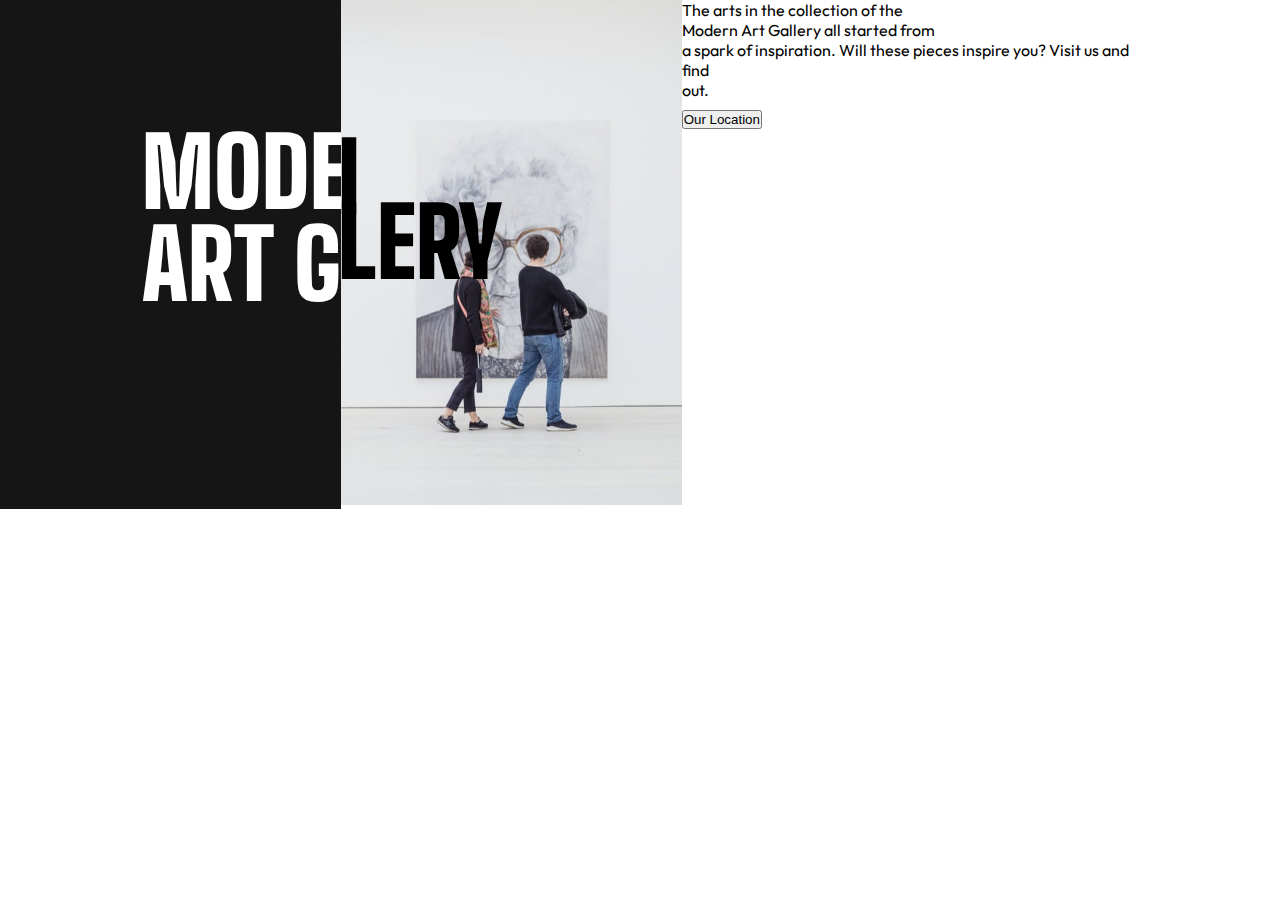
==== index.html @ 118e3829 "First Block" ====
<!DOCTYPE html>
<html lang="en">
<head>
  <meta charset="UTF-8">
  <meta name="viewport" content="width=device-width, initial-scale=1.0">

  <link rel="icon" type="image/png" sizes="32x32" href="./assets/favicon-32x32.png">
  <link rel="stylesheet" href="styles.css">

  
  <title>Frontend Mentor | Art gallery website</title>
</head>
<body>  
    <div class="header">
      <div class="header-text">
        <h1>Modern <br>Art Gal</h1>

      </div>
      <div class="header-image">
        <img src="assets/desktop/image-hero.jpg" alt="hero-image">
        <h1 class="i">I</h1>
        <h1 class="lery">lery</h1>
      </div>
      <div class="header-description">
        <p>
          The arts in the collection of the <br>
           Modern Art Gallery all started from <br>
            a spark of inspiration. Will these pieces inspire you? Visit us and find <br>
             out.
        </p>
        <span>
          <button class="btn">Our Location</button>
          <img src="assets/icon-arrow-right.svg" alt="right-arrow">
        </span>
      </div>

    </div>
    <!-- <div class="h2">
      <h2>Your day at the gallery</h2>
    </div>
    <div class="the-gallery">
        <p>Wander through our distinct <br>
           collections and find new insights <br>
            about our artists. Dive into the <br>
             details of their creative process.
            </p> -->





    </div>

</body>
</html>
---- styles.css ----
@import url('https://fonts.googleapis.com/css2?family=Big+Shoulders+Display:wght@400;500;600;700;800;900&display=swap');
@import url('https://fonts.googleapis.com/css2?family=Outfit:wght@200;300;400;500&display=swap');

*{
    box-sizing: border-box;
    margin: 0;
    padding: 0;
}

:root{
    --almost-black: #151515;
    --white: #ffffff;
    --gold: #d5966c;
    --dark-grey: #444444;
}
img{
    max-width: 100%;
    height: auto;
}

h1, h2, h3, h4{
    font-family: 'Big Shoulders Display', cursive;
    font-weight: 900;
}

p{
    font-family: 'Outfit', sans-serif;
}
.header{
    position: relative;
    display: flex;
    width: 90%;
    height: auto;
}
.header-text{
    position: relative;
    width: 30%;
    height: auto;
    background: var(--almost-black);
}
.header-text h1{
    position: absolute;
    top: 25%;
    left: 41.79%;
    color: var(--white);
    font-size: 96px;
    text-transform: uppercase;
    line-height: 0.958;
}
.header-image{
    position: relative;
    width: 30%;
    height: auto;

}
.i{
    position: absolute;
    top: 23.5%;
    left: -0.8%;
    font-size: 96px;
}
.lery{
    position: absolute;
    top: 36.3%;
    left: -0.8%;
    font-size: 96px;
    text-transform: uppercase;
}
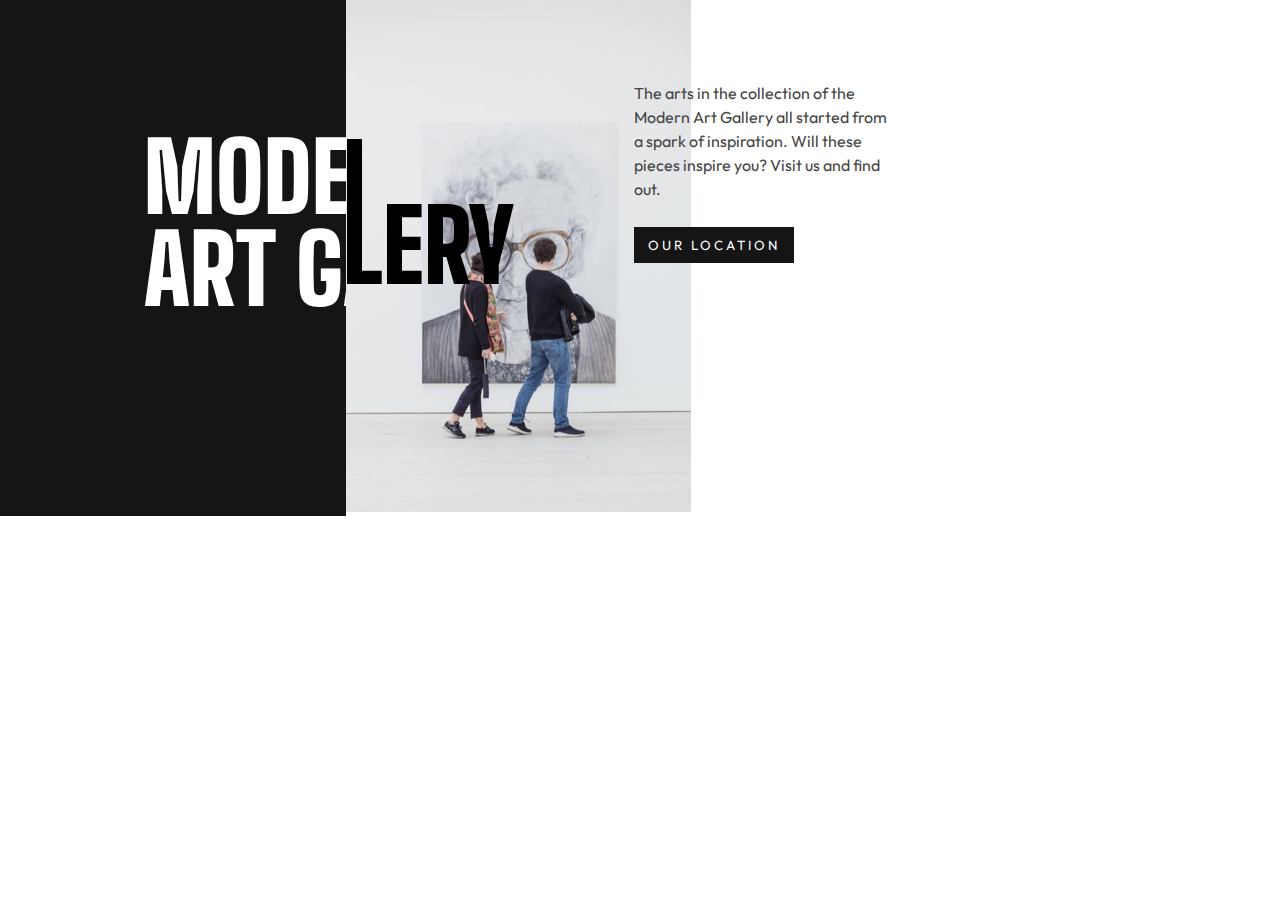
==== commit 46127b12: "Updated" ====
--- a/index.html
+++ b/index.html
@@ -25,7 +25,8 @@
         <p>
           The arts in the collection of the <br>
            Modern Art Gallery all started from <br>
-            a spark of inspiration. Will these pieces inspire you? Visit us and find <br>
+            a spark of inspiration. Will these <br>
+             pieces inspire you? Visit us and find <br>
              out.
         </p>
         <span>
--- a/styles.css
+++ b/styles.css
@@ -13,6 +13,11 @@
     --gold: #d5966c;
     --dark-grey: #444444;
 }
+
+body{
+    overflow-x: hidden;
+}
+
 img{
     max-width: 100%;
     height: auto;
@@ -25,6 +30,8 @@
 
 p{
     font-family: 'Outfit', sans-serif;
+    line-height: 1.5;
+    color: var(--dark-grey);
 }
 .header{
     position: relative;
@@ -40,7 +47,7 @@
 }
 .header-text h1{
     position: absolute;
-    top: 25%;
+    top: 25.5%;
     left: 41.79%;
     color: var(--white);
     font-size: 96px;
@@ -57,12 +64,37 @@
     position: absolute;
     top: 23.5%;
     left: -0.8%;
-    font-size: 96px;
+    font-size: 100px;
 }
 .lery{
     position: absolute;
-    top: 36.3%;
+    top: 36.1%;
     left: -0.8%;
-    font-size: 96px;
+    font-size: 100px;
     text-transform: uppercase;
 }
+.header-description{
+    position: relative;
+   left: -5%;
+    width: 30%;
+    height: auto;
+    padding-top: 7%;
+
+}
+
+.header-description p{
+    margin-bottom: 25px;
+}
+
+.btn{
+    background: var(--almost-black);
+    color: var(--white);
+    text-transform: uppercase;
+    letter-spacing: 3px;
+    padding: 10px 14px;
+    font-family: 'Outfit', sans-serif;
+    outline: none;
+    border: none;
+    cursor: pointer;
+}
+
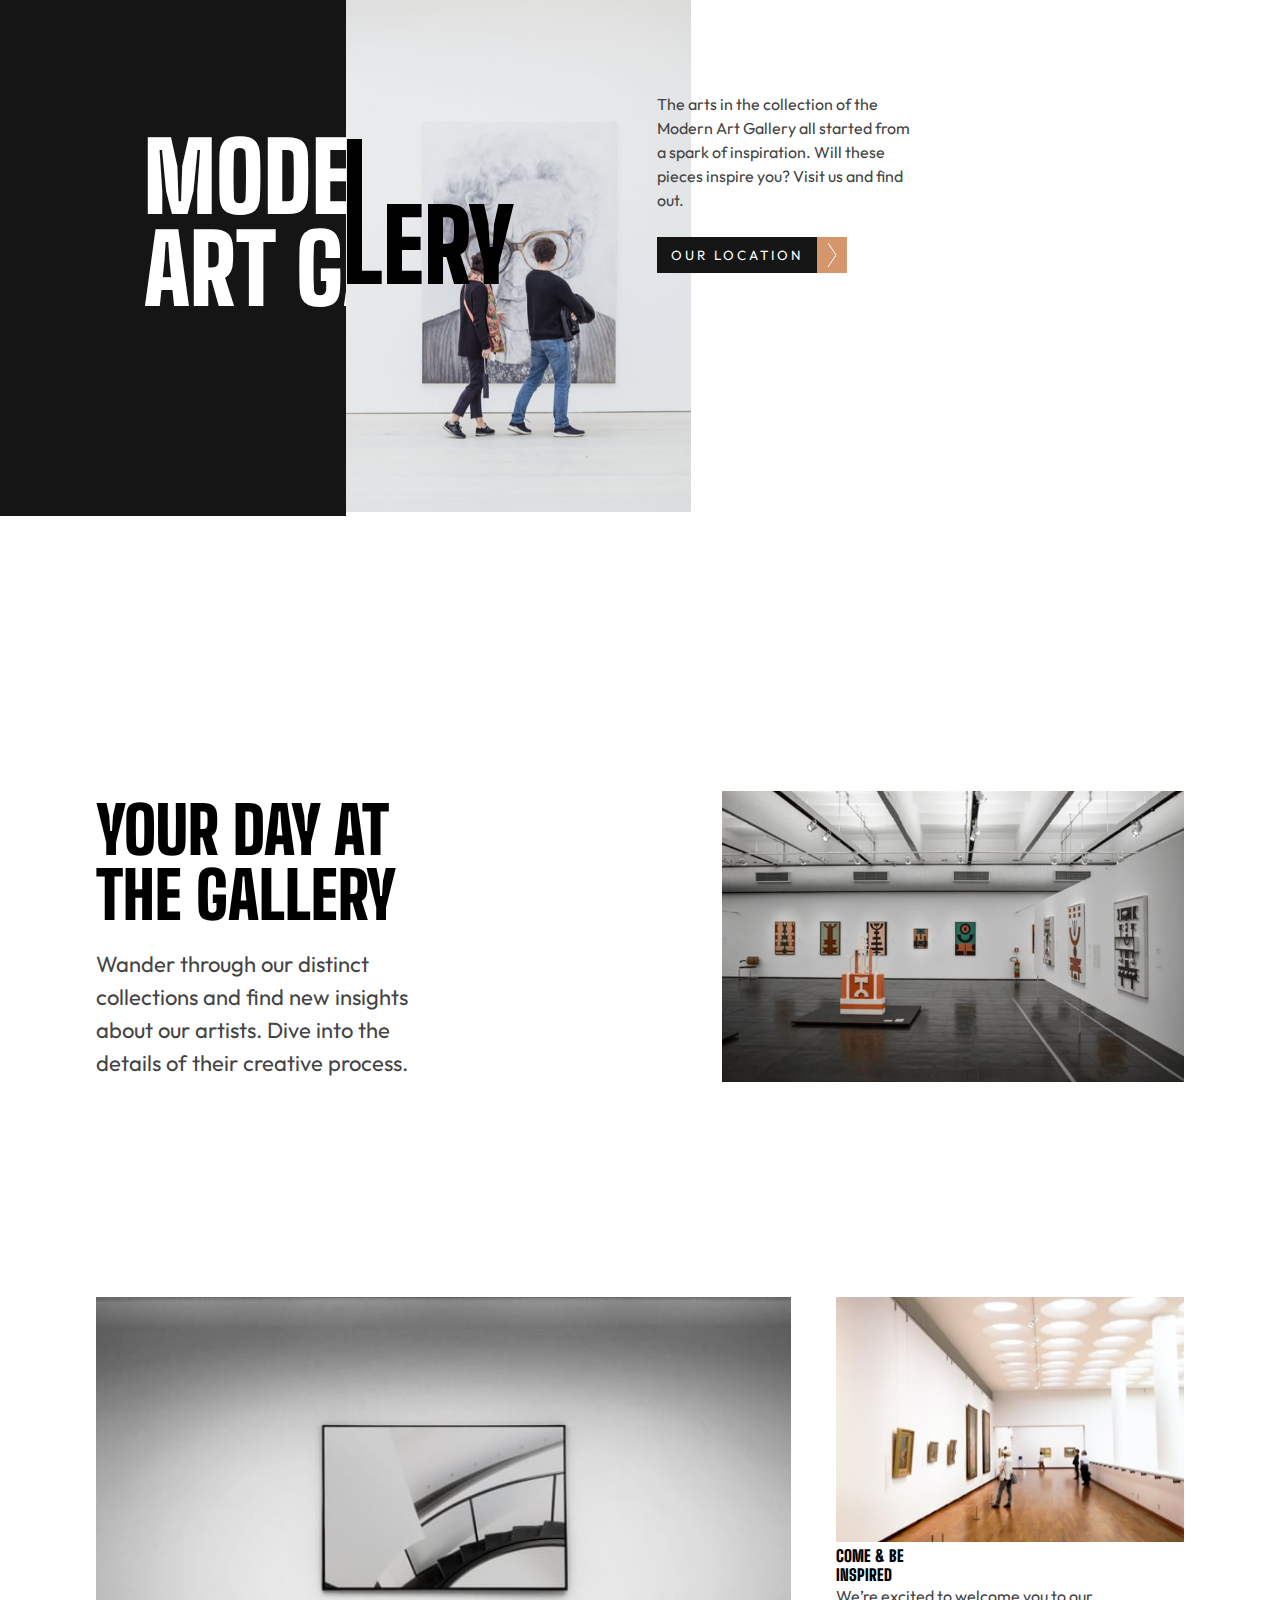
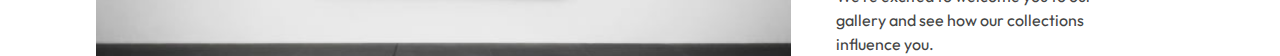
==== commit 36a0d4db: "lower" ====
--- a/index.html
+++ b/index.html
@@ -36,21 +36,37 @@
       </div>
 
     </div>
-    <!-- <div class="h2">
-      <h2>Your day at the gallery</h2>
-    </div>
     <div class="the-gallery">
-        <p>Wander through our distinct <br>
-           collections and find new insights <br>
-            about our artists. Dive into the <br>
-             details of their creative process.
-            </p> -->
+      <div class="the-gallery-header">
+        <h2>Your day at <br>
+          the gallery</h2>
 
-
-
-
+          <p>Wander through our distinct <br>
+            collections and find new insights <br>
+              about our artists. Dive into the <br>
+              details of their creative process.
+              </p>
+      </div>
+      <div class="the-gallery-image">
+        <img src="assets/desktop/image-grid-1.jpg" alt="image-grid-1">
+      </div>
 
     </div>
+    
+    <div class="lower">
+      <div class="lower-left"></div>
+      <div class="lower-right">
+        <div class="right-img">
+          <img src="assets/desktop/image-grid-3.jpg" alt="">
+        </div>
+        <div class="right-text">
+          <h4>COME & BE <br> INSPIRED</h4>
+          <p>We’re excited to welcome you to our <br>
+             gallery and see how our collections <br>
+              influence you.</p>
+        </div>
+      </div>
 
+    </div>
 </body>
 </html>--- a/styles.css
+++ b/styles.css
@@ -38,6 +38,7 @@
     display: flex;
     width: 90%;
     height: auto;
+    margin-bottom: 5%;
 }
 .header-text{
     position: relative;
@@ -75,15 +76,19 @@
 }
 .header-description{
     position: relative;
-   left: -5%;
+   left: -3%;
     width: 30%;
     height: auto;
-    padding-top: 7%;
+    padding-top: 8%;
 
 }
 
 .header-description p{
     margin-bottom: 25px;
+}
+
+.header-description span{
+    display: flex;
 }
 
 .btn{
@@ -98,3 +103,68 @@
     cursor: pointer;
 }
 
+.btn:hover{
+    background: var(--gold);
+}
+.btn:active{
+    background: var(--gold);
+}
+
+.header-description span img{
+    background: var(--gold);
+    padding: 6px 10px;
+    cursor: pointer;
+    
+}
+.header-description span img:hover{
+    background: var(--almost-black);
+}
+.header-description span img:active{
+    background: var(--almost-black);
+}
+.the-gallery{
+    position: relative;
+    display: flex;
+    width: 85%;
+    height: auto;
+    margin: auto;
+    align-items: center;
+    justify-content: space-between;
+}
+
+.the-gallery-header{
+    width: 42.5%;
+    padding: 20% 0%;
+}
+
+.the-gallery-header h2{
+    text-transform: uppercase;
+    margin-bottom: 20px;
+    font-size: 65px;
+    line-height: 1.0;
+}
+
+.the-gallery-header p {
+    font-size: 22px;
+}
+
+.the-gallery-image {
+    width: 42.5%;
+}
+
+.lower{
+    display: grid;
+    width: 85%;
+    height: auto;
+    margin: auto;
+    grid-template-columns: 2fr 1fr;
+    column-gap: 45px;
+   
+}
+.lower-left{
+    background-image: url(assets/desktop/image-grid-2.jpg);
+    background-position: center;
+    background-size: cover;
+    background-repeat: no-repeat;
+}
+
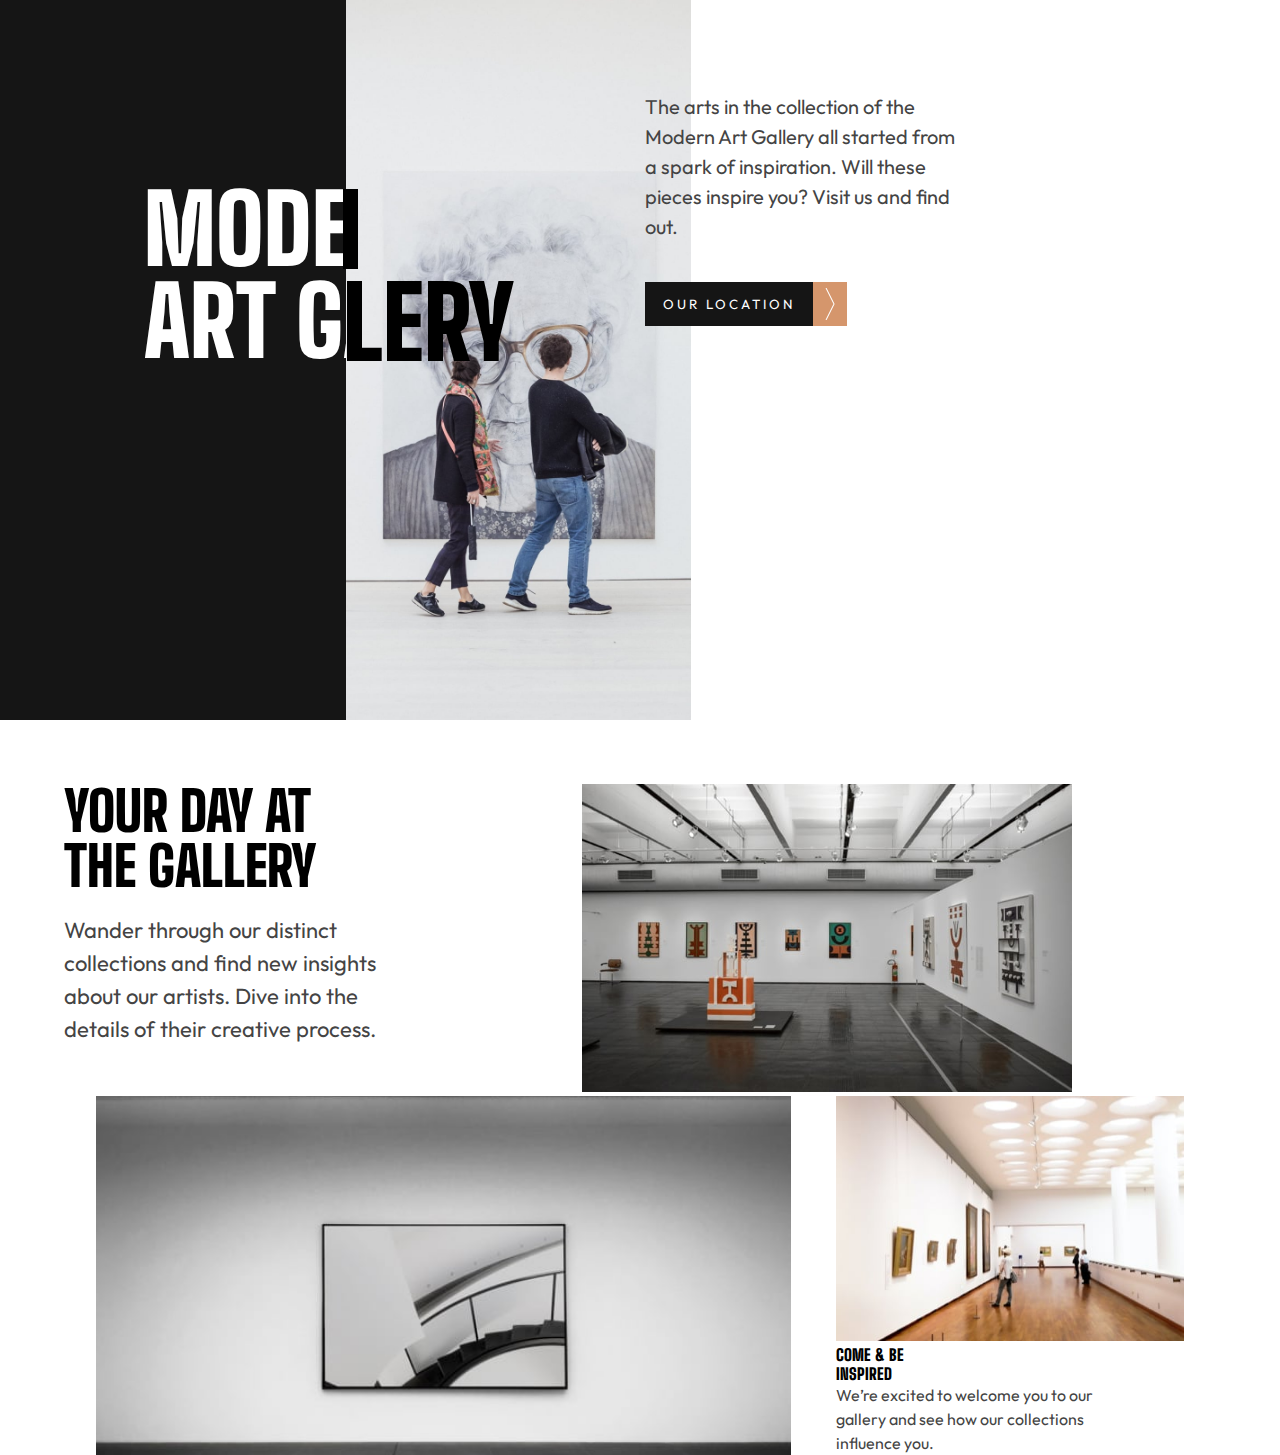
==== commit 3897aa63: "update" ====
--- a/index.html
+++ b/index.html
@@ -17,7 +17,7 @@
 
       </div>
       <div class="header-image">
-        <img src="assets/desktop/image-hero.jpg" alt="hero-image">
+        <!-- <img src="assets/desktop/image-hero.jpg" alt="hero-image"> -->
         <h1 class="i">I</h1>
         <h1 class="lery">lery</h1>
       </div>
@@ -31,6 +31,7 @@
         </p>
         <span>
           <button class="btn">Our Location</button>
+        <link rel="Our Location" href="location.html">
           <img src="assets/icon-arrow-right.svg" alt="right-arrow">
         </span>
       </div>
--- a/styles.css
+++ b/styles.css
@@ -37,8 +37,9 @@
     position: relative;
     display: flex;
     width: 90%;
-    height: auto;
+    height: 80vh;
     margin-bottom: 5%;
+
 }
 .header-text{
     position: relative;
@@ -59,24 +60,28 @@
     position: relative;
     width: 30%;
     height: auto;
-
+    background-image: url(assets/desktop/image-hero@2x.jpg);
+    background-position: center;
+    background-size: cover;
+    background-repeat: no-repeat;
 }
 .i{
     position: absolute;
-    top: 23.5%;
-    left: -0.8%;
+    top: 23.7%;
+    left: -1.9%;
     font-size: 100px;
+    z-index: 10;
 }
 .lery{
     position: absolute;
-    top: 36.1%;
+    top: 36.5%;
     left: -0.8%;
     font-size: 100px;
     text-transform: uppercase;
 }
 .header-description{
     position: relative;
-   left: -3%;
+    left: -4%;
     width: 30%;
     height: auto;
     padding-top: 8%;
@@ -84,7 +89,8 @@
 }
 
 .header-description p{
-    margin-bottom: 25px;
+    margin-bottom: 40px;
+    font-size: 20px;
 }
 
 .header-description span{
@@ -96,7 +102,7 @@
     color: var(--white);
     text-transform: uppercase;
     letter-spacing: 3px;
-    padding: 10px 14px;
+    padding: 14px 18px;
     font-family: 'Outfit', sans-serif;
     outline: none;
     border: none;
@@ -112,9 +118,8 @@
 
 .header-description span img{
     background: var(--gold);
-    padding: 6px 10px;
-    cursor: pointer;
-    
+    padding: 6px 12px;
+    cursor: pointer;   
 }
 .header-description span img:hover{
     background: var(--almost-black);
@@ -125,22 +130,22 @@
 .the-gallery{
     position: relative;
     display: flex;
-    width: 85%;
+    width: 90%;
     height: auto;
     margin: auto;
-    align-items: center;
-    justify-content: space-between;
 }
 
 .the-gallery-header{
-    width: 42.5%;
-    padding: 20% 0%;
+    position: relative;
+    width: 45%;
+    align-items: center;
+    justify-content: center;
 }
 
 .the-gallery-header h2{
     text-transform: uppercase;
     margin-bottom: 20px;
-    font-size: 65px;
+    font-size: 55px;
     line-height: 1.0;
 }
 
@@ -168,3 +173,7 @@
     background-repeat: no-repeat;
 }
 
+.location{
+    position: absolute;
+    
+}
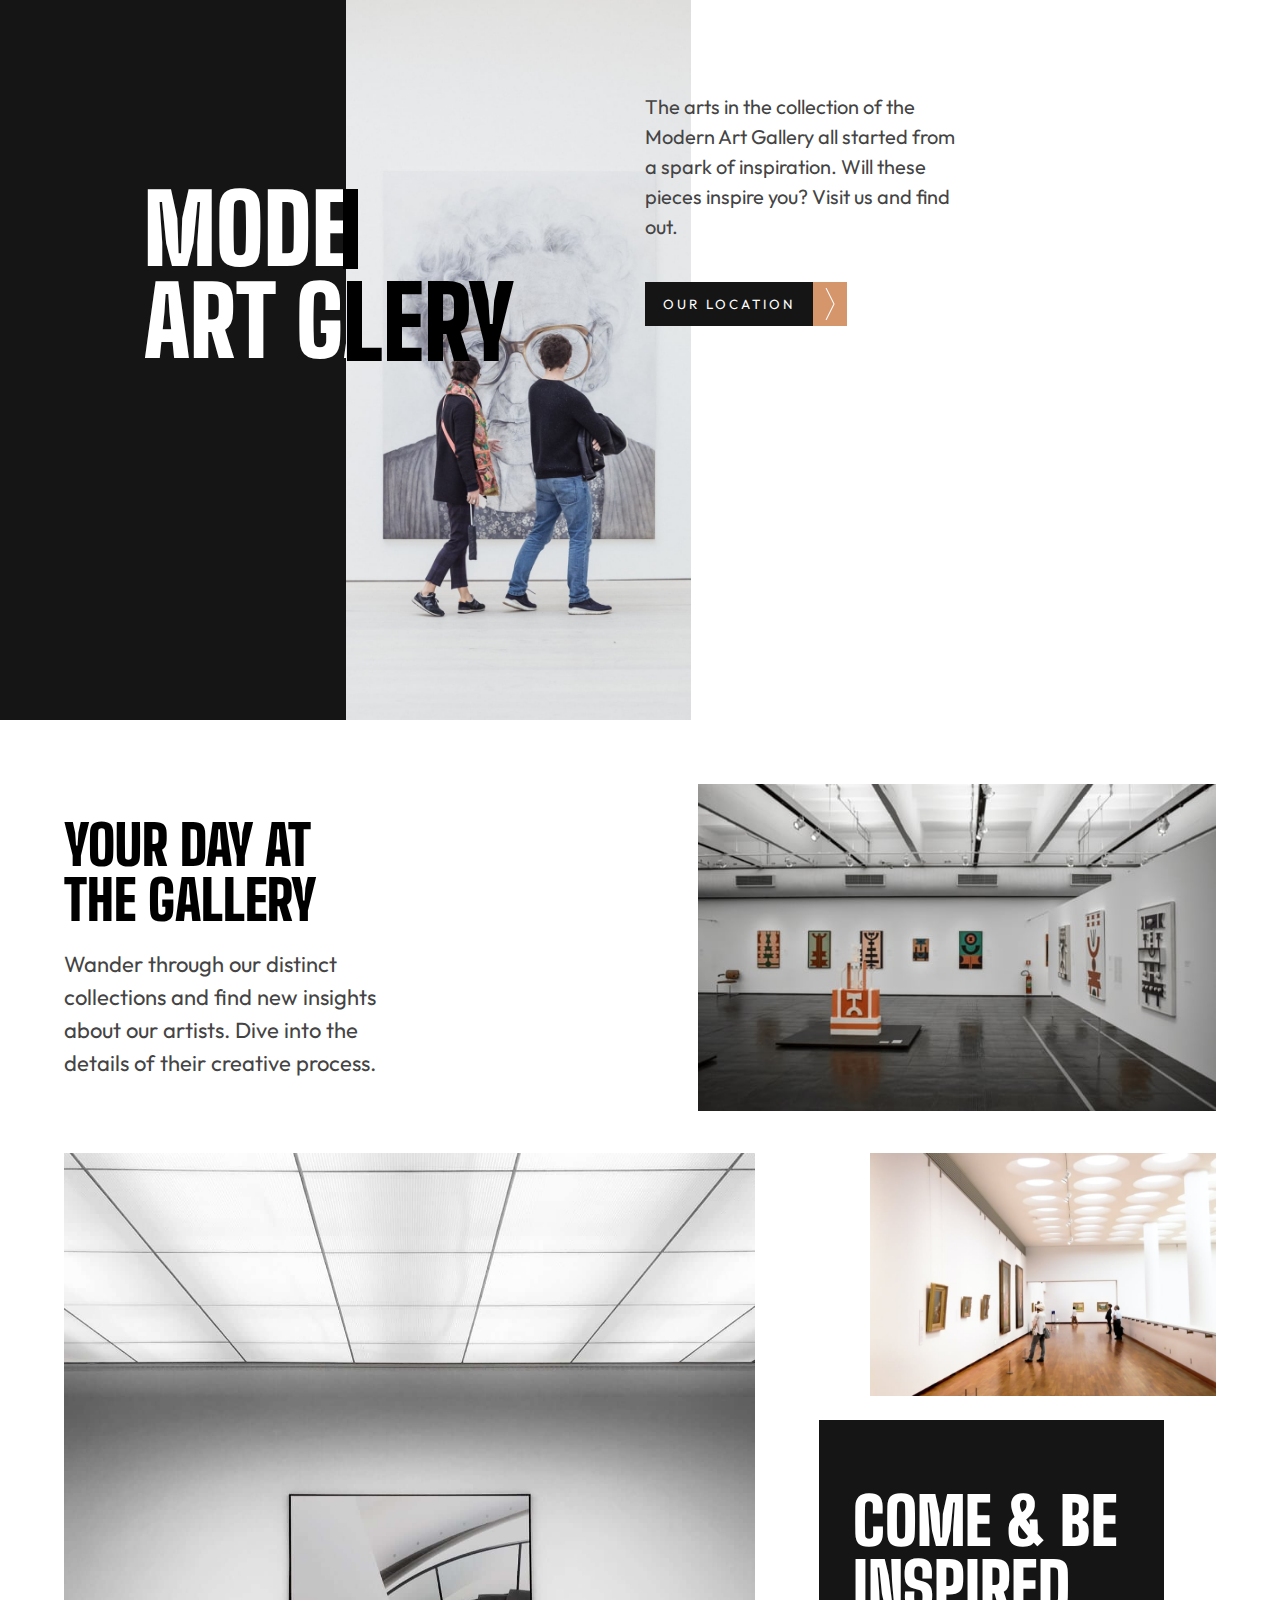
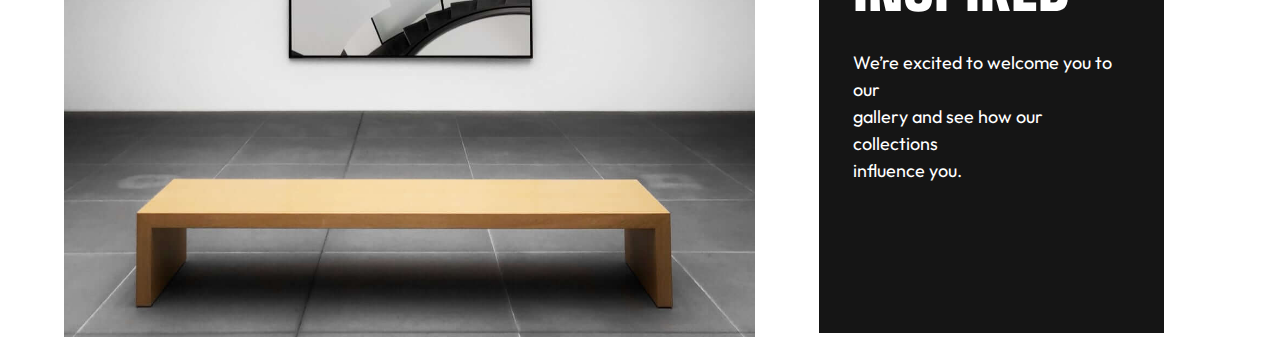
==== commit 0805ce36: "update" ====
--- a/index.html
+++ b/index.html
@@ -55,10 +55,12 @@
     </div>
     
     <div class="lower">
-      <div class="lower-left"></div>
+      <div class="lower-left">
+        <img src="assets/desktop/image-grid-2@2x.jpg" alt="">
+      </div>
       <div class="lower-right">
         <div class="right-img">
-          <img src="assets/desktop/image-grid-3.jpg" alt="">
+          <img src="assets/desktop/image-grid-3@2x.jpg" alt="">
         </div>
         <div class="right-text">
           <h4>COME & BE <br> INSPIRED</h4>
--- a/styles.css
+++ b/styles.css
@@ -133,6 +133,9 @@
     width: 90%;
     height: auto;
     margin: auto;
+    align-items: center;
+    justify-content: space-between;
+    margin-bottom: 3%;
 }
 
 .the-gallery-header{
@@ -154,26 +157,49 @@
 }
 
 .the-gallery-image {
-    width: 42.5%;
+    width: 45%;
 }
 
 .lower{
-    display: grid;
-    width: 85%;
+    position: relative;
+    display: flex;
+    width: 90%;
     height: auto;
     margin: auto;
-    grid-template-columns: 2fr 1fr;
-    column-gap: 45px;
-   
-}
+    justify-content: space-between;
+}
+
 .lower-left{
-    background-image: url(assets/desktop/image-grid-2.jpg);
-    background-position: center;
-    background-size: cover;
-    background-repeat: no-repeat;
-}
-
-.location{
-    position: absolute;
-    
-}
+    width: 60%;
+}
+
+.lower-right{
+    position: relative;
+    width: 30%;
+}
+
+.right-img{
+    margin-bottom: 20px;
+}
+
+.right-text {
+    position: absolute;
+    left: -15%;
+    width: 100%;
+    height: 57vh;
+    background: var(--almost-black);
+    color: var(--white);
+    padding: 20% 10%;
+}
+
+.right-text h4 {
+    font-size: 65px;
+    font-weight: 900;
+    margin-bottom: 30px;
+    line-height: 1.0;
+}
+
+.right-text p {
+    color: var(--white);
+    font-size: 18px;
+}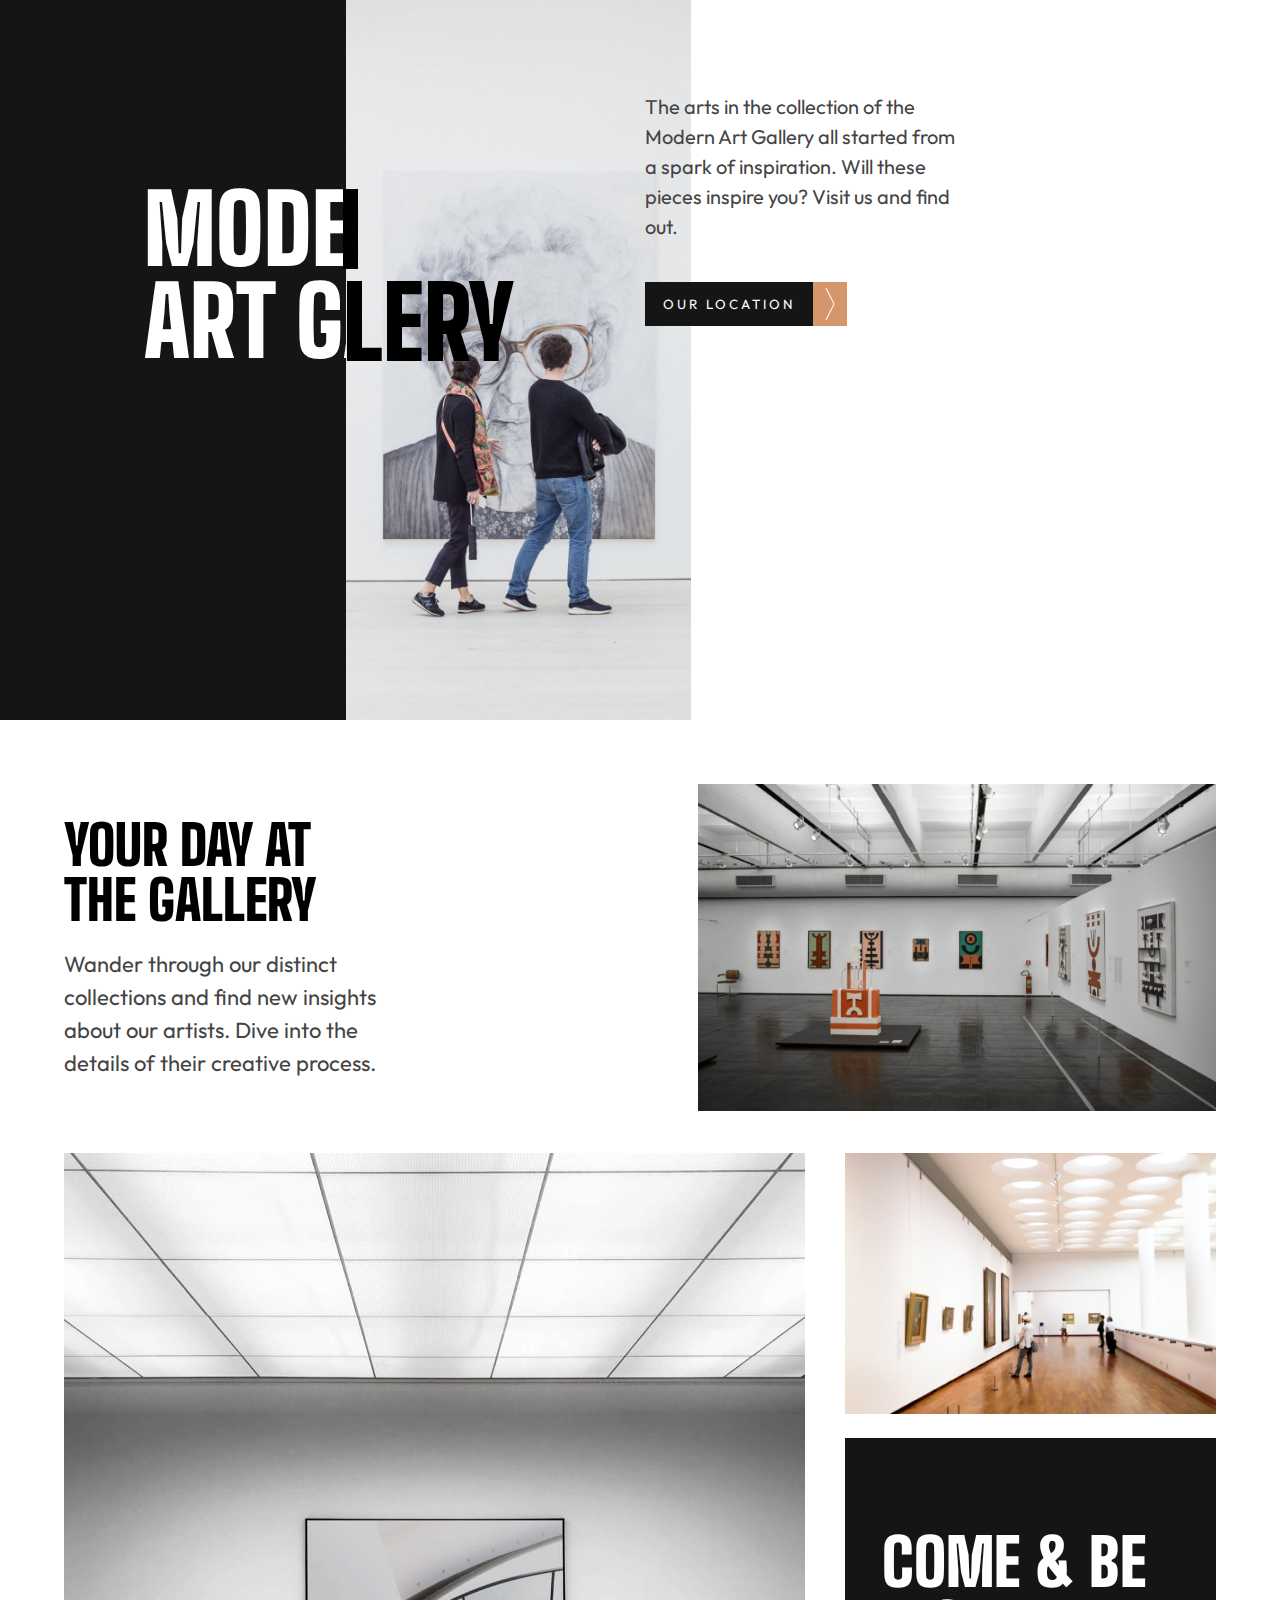
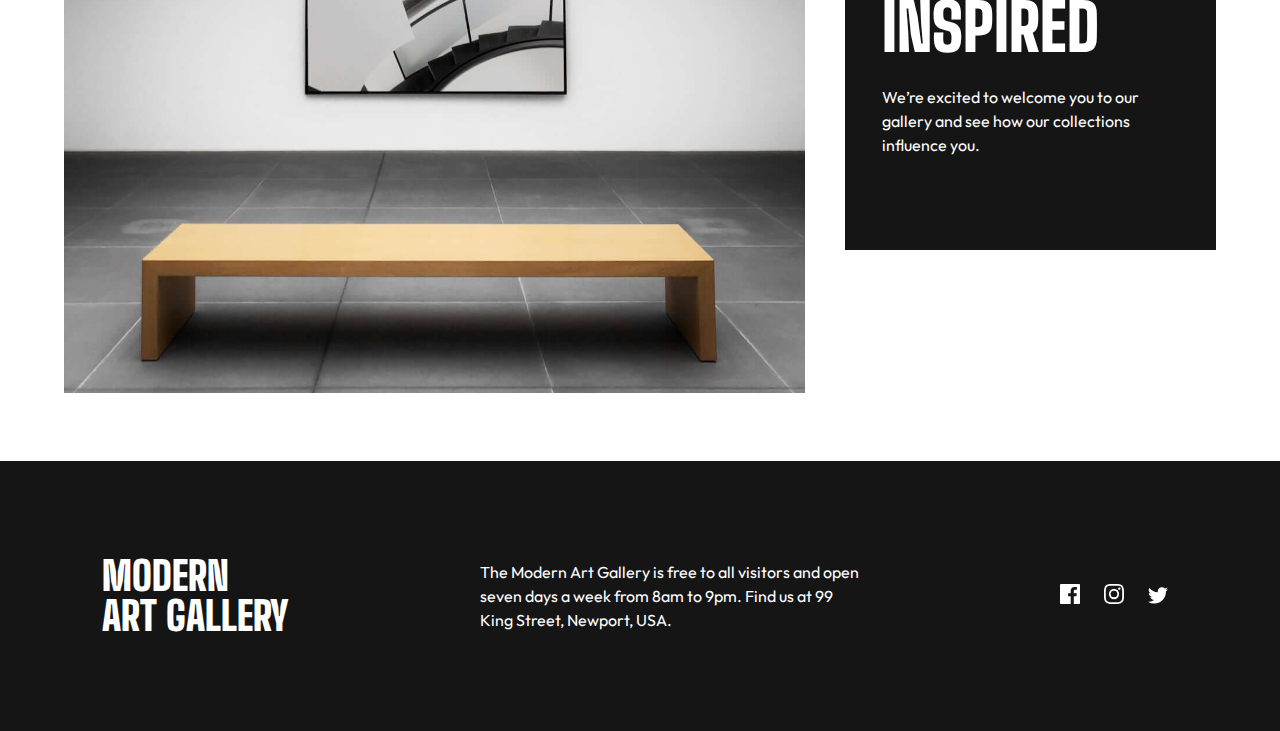
==== commit 044f3b38: "update" ====
--- a/index.html
+++ b/index.html
@@ -49,7 +49,7 @@
               </p>
       </div>
       <div class="the-gallery-image">
-        <img src="assets/desktop/image-grid-1.jpg" alt="image-grid-1">
+        <img src="assets/desktop/image-grid-1@2x.jpg" alt="image-grid-1">
       </div>
 
     </div>
@@ -69,7 +69,21 @@
               influence you.</p>
         </div>
       </div>
-
     </div>
+    <footer>
+      <div class="footer-logo">
+        <h5>Modern <br> Art Gallery</h5>
+      </div>
+      <div class="footer-text">
+        <p>The Modern Art Gallery is free to all visitors and open <br>
+           seven days a week from 8am to 9pm. Find us at 99 <br>
+           King Street, Newport, USA.</p>
+      </div>  
+      <div class="footer-socials">
+        <img src="assets/icon-facebook.svg" alt="icon-facebook">
+        <img src="assets/icon-instagram.svg" alt="icon-instagram">
+        <img src="assets/icon-twitter.svg" alt="icon-twitter">
+      </div>
+    </footer>
 </body>
 </html>--- a/styles.css
+++ b/styles.css
@@ -1,205 +1,216 @@
-@import url('https://fonts.googleapis.com/css2?family=Big+Shoulders+Display:wght@400;500;600;700;800;900&display=swap');
-@import url('https://fonts.googleapis.com/css2?family=Outfit:wght@200;300;400;500&display=swap');
-
-*{
-    box-sizing: border-box;
-    margin: 0;
-    padding: 0;
-}
-
-:root{
-    --almost-black: #151515;
-    --white: #ffffff;
-    --gold: #d5966c;
-    --dark-grey: #444444;
-}
-
-body{
-    overflow-x: hidden;
-}
-
-img{
-    max-width: 100%;
+@import url("https://fonts.googleapis.com/css2?family=Big+Shoulders+Display:wght@400;500;600;700;800;900&display=swap");
+@import url("https://fonts.googleapis.com/css2?family=Outfit:wght@200;300;400;500&display=swap");
+
+* {
+  box-sizing: border-box;
+  margin: 0;
+  padding: 0;
+}
+
+:root {
+  --almost-black: #151515;
+  --white: #ffffff;
+  --gold: #d5966c;
+  --dark-grey: #444444;
+}
+
+body {
+  overflow-x: hidden;
+}
+
+img {
+  max-width: 100%;
+  height: auto;
+}
+
+h1,
+h2,
+h3,
+h4,
+h5 {
+  font-family: "Big Shoulders Display", cursive;
+  font-weight: 900;
+}
+
+p {
+  font-family: "Outfit", sans-serif;
+  line-height: 1.5;
+  color: var(--dark-grey);
+}
+.header {
+  position: relative;
+  display: flex;
+  width: 90%;
+  height: 80vh;
+  margin-bottom: 5%;
+}
+.header-text {
+  position: relative;
+  width: 30%;
+  height: auto;
+  background: var(--almost-black);
+}
+.header-text h1 {
+  position: absolute;
+  top: 25.5%;
+  left: 41.79%;
+  color: var(--white);
+  font-size: 96px;
+  text-transform: uppercase;
+  line-height: 0.958;
+}
+.header-image {
+  position: relative;
+  width: 30%;
+  height: auto;
+  background-image: url(assets/desktop/image-hero@2x.jpg);
+  background-position: center;
+  background-size: cover;
+  background-repeat: no-repeat;
+}
+.i {
+  position: absolute;
+  top: 23.7%;
+  left: -1.9%;
+  font-size: 100px;
+  z-index: 10;
+}
+.lery {
+  position: absolute;
+  top: 36.5%;
+  left: -0.8%;
+  font-size: 100px;
+  text-transform: uppercase;
+}
+.header-description {
+  position: relative;
+  left: -4%;
+  width: 30%;
+  height: auto;
+  padding-top: 8%;
+}
+
+.header-description p {
+  margin-bottom: 40px;
+  font-size: 20px;
+}
+
+.header-description span {
+  display: flex;
+}
+
+.btn {
+  background: var(--almost-black);
+  color: var(--white);
+  text-transform: uppercase;
+  letter-spacing: 3px;
+  padding: 14px 18px;
+  font-family: "Outfit", sans-serif;
+  outline: none;
+  border: none;
+  cursor: pointer;
+}
+
+.btn:hover {
+  background: var(--gold);
+}
+.btn:active {
+  background: var(--gold);
+}
+
+.header-description span img {
+  background: var(--gold);
+  padding: 6px 12px;
+  cursor: pointer;
+}
+.header-description span img:hover {
+  background: var(--almost-black);
+}
+.header-description span img:active {
+  background: var(--almost-black);
+}
+.the-gallery {
+  position: relative;
+  display: flex;
+  width: 90%;
+  height: auto;
+  margin: auto;
+  align-items: center;
+  justify-content: space-between;
+  margin-bottom: 3%;
+}
+
+.the-gallery-header {
+  position: relative;
+  width: 45%;
+  align-items: center;
+  justify-content: center;
+}
+
+.the-gallery-header h2 {
+  text-transform: uppercase;
+  margin-bottom: 20px;
+  font-size: 55px;
+  line-height: 1;
+}
+
+.the-gallery-header p {
+  font-size: 22px;
+}
+
+.the-gallery-image {
+  width: 45%;
+}
+
+.lower {
+  position: relative;
+  width: 90%;
+  margin: auto;
+  display: grid;
+  grid-template-columns: 2fr 1fr;
+  column-gap: 40px;
+  margin-bottom: 5%;
+}
+
+.right-img {
+  margin-bottom: 20px;
+}
+.right-text {
+    background: var(--almost-black);
+    color: var(--white);
     height: auto;
-}
-
-h1, h2, h3, h4{
-    font-family: 'Big Shoulders Display', cursive;
-    font-weight: 900;
-}
-
-p{
-    font-family: 'Outfit', sans-serif;
-    line-height: 1.5;
-    color: var(--dark-grey);
-}
-.header{
+    padding: 25% 10%;
+}
+
+.right-text h4{
+    font-size: 65px;
+    line-height: 1.0;
+    margin-bottom: 25px;
+}
+.right-text p{
+    color: var(--white);
+}
+footer{
     position: relative;
     display: flex;
-    width: 90%;
-    height: 80vh;
-    margin-bottom: 5%;
-
-}
-.header-text{
-    position: relative;
-    width: 30%;
-    height: auto;
-    background: var(--almost-black);
-}
-.header-text h1{
-    position: absolute;
-    top: 25.5%;
-    left: 41.79%;
-    color: var(--white);
-    font-size: 96px;
-    text-transform: uppercase;
-    line-height: 0.958;
-}
-.header-image{
-    position: relative;
-    width: 30%;
-    height: auto;
-    background-image: url(assets/desktop/image-hero@2x.jpg);
-    background-position: center;
-    background-size: cover;
-    background-repeat: no-repeat;
-}
-.i{
-    position: absolute;
-    top: 23.7%;
-    left: -1.9%;
-    font-size: 100px;
-    z-index: 10;
-}
-.lery{
-    position: absolute;
-    top: 36.5%;
-    left: -0.8%;
-    font-size: 100px;
-    text-transform: uppercase;
-}
-.header-description{
-    position: relative;
-    left: -4%;
-    width: 30%;
-    height: auto;
-    padding-top: 8%;
-
-}
-
-.header-description p{
-    margin-bottom: 40px;
-    font-size: 20px;
-}
-
-.header-description span{
-    display: flex;
-}
-
-.btn{
-    background: var(--almost-black);
-    color: var(--white);
-    text-transform: uppercase;
-    letter-spacing: 3px;
-    padding: 14px 18px;
-    font-family: 'Outfit', sans-serif;
-    outline: none;
-    border: none;
-    cursor: pointer;
-}
-
-.btn:hover{
-    background: var(--gold);
-}
-.btn:active{
-    background: var(--gold);
-}
-
-.header-description span img{
-    background: var(--gold);
-    padding: 6px 12px;
-    cursor: pointer;   
-}
-.header-description span img:hover{
-    background: var(--almost-black);
-}
-.header-description span img:active{
-    background: var(--almost-black);
-}
-.the-gallery{
-    position: relative;
-    display: flex;
-    width: 90%;
-    height: auto;
-    margin: auto;
+    width: 100%;
+    height: 30vh;
     align-items: center;
     justify-content: space-between;
-    margin-bottom: 3%;
-}
-
-.the-gallery-header{
-    position: relative;
-    width: 45%;
-    align-items: center;
-    justify-content: center;
-}
-
-.the-gallery-header h2{
+    background: var(--almost-black);
+    color: var(--white);
+    padding: 0% 8%;
+    margin-bottom: 0;
+}
+.footer-logo h5{
+    font-size: 40px;
     text-transform: uppercase;
-    margin-bottom: 20px;
-    font-size: 55px;
     line-height: 1.0;
 }
-
-.the-gallery-header p {
-    font-size: 22px;
-}
-
-.the-gallery-image {
-    width: 45%;
-}
-
-.lower{
-    position: relative;
-    display: flex;
-    width: 90%;
-    height: auto;
-    margin: auto;
-    justify-content: space-between;
-}
-
-.lower-left{
-    width: 60%;
-}
-
-.lower-right{
-    position: relative;
-    width: 30%;
-}
-
-.right-img{
-    margin-bottom: 20px;
-}
-
-.right-text {
-    position: absolute;
-    left: -15%;
-    width: 100%;
-    height: 57vh;
-    background: var(--almost-black);
-    color: var(--white);
-    padding: 20% 10%;
-}
-
-.right-text h4 {
-    font-size: 65px;
-    font-weight: 900;
-    margin-bottom: 30px;
-    line-height: 1.0;
-}
-
-.right-text p {
-    color: var(--white);
-    font-size: 18px;
+.footer-text p{
+    color: var(--white);
+
+}
+.footer-socials img{
+    padding: 0px 10px;
 }